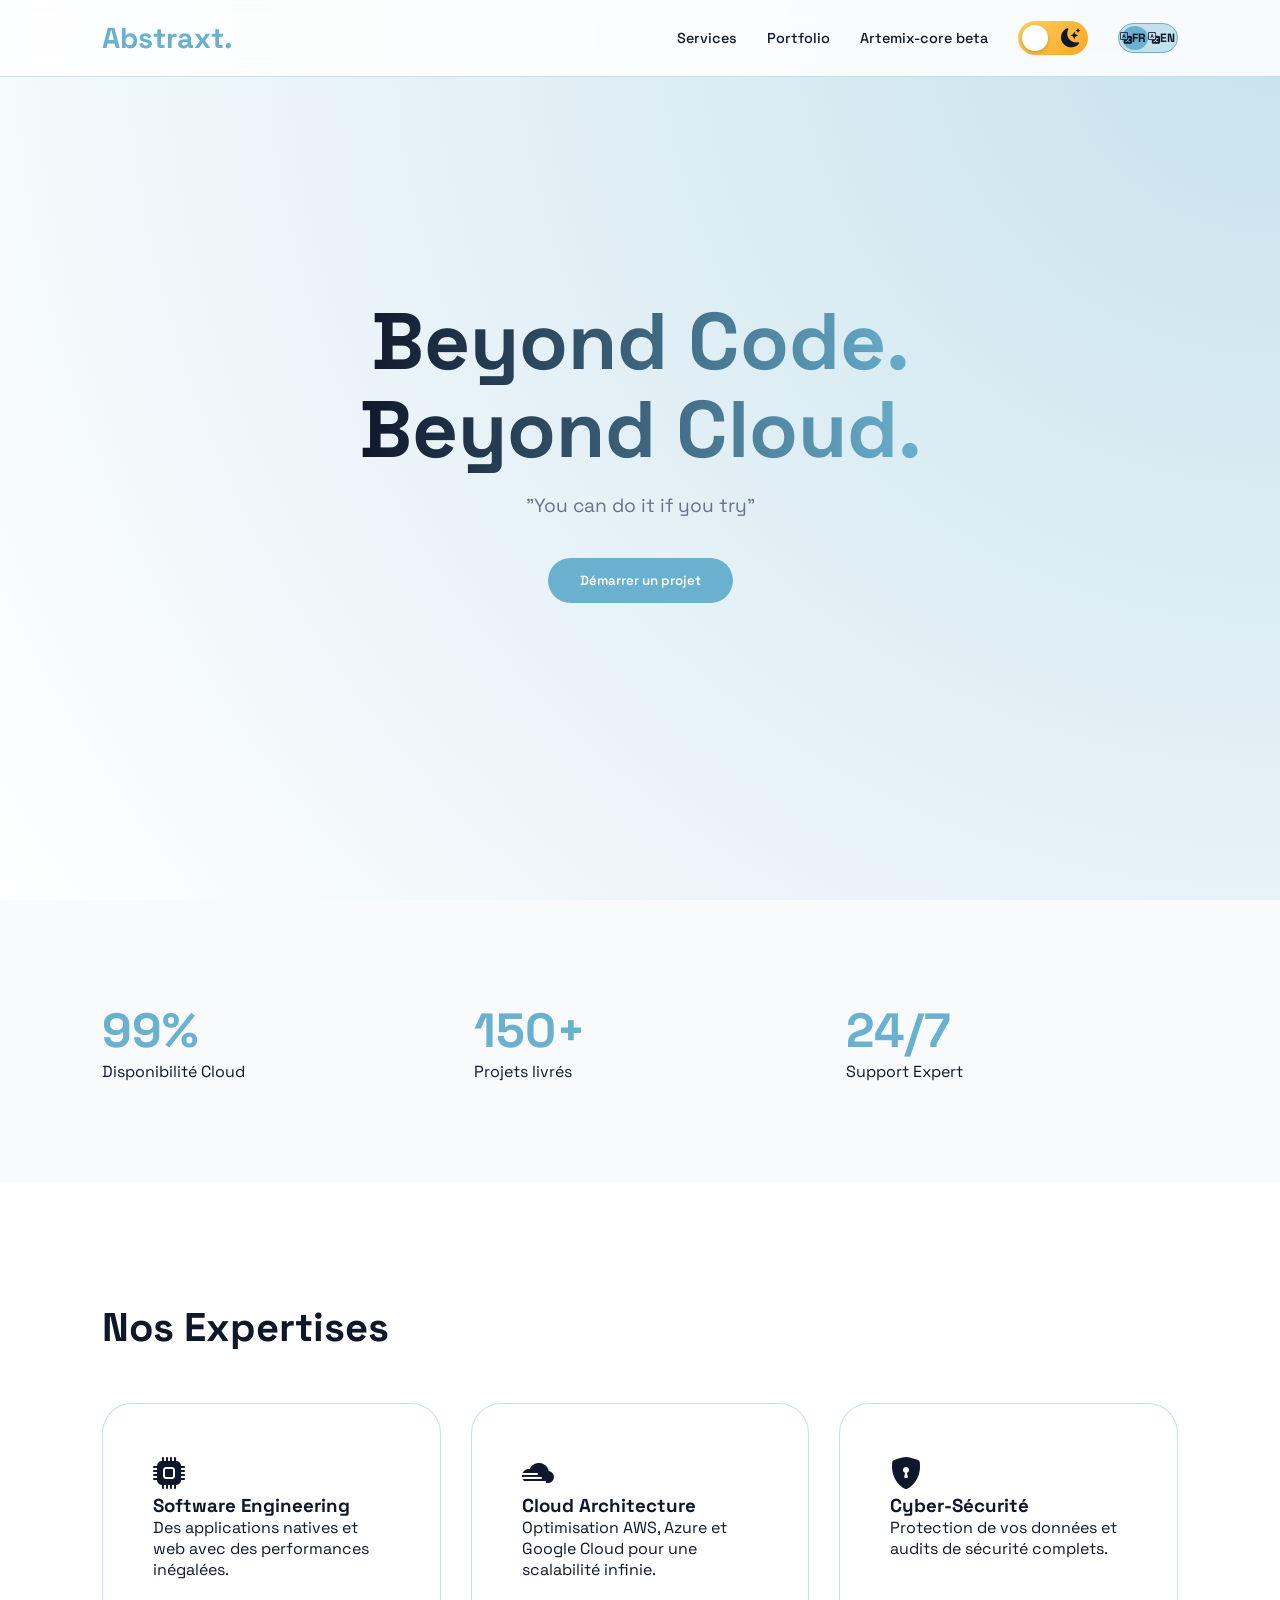
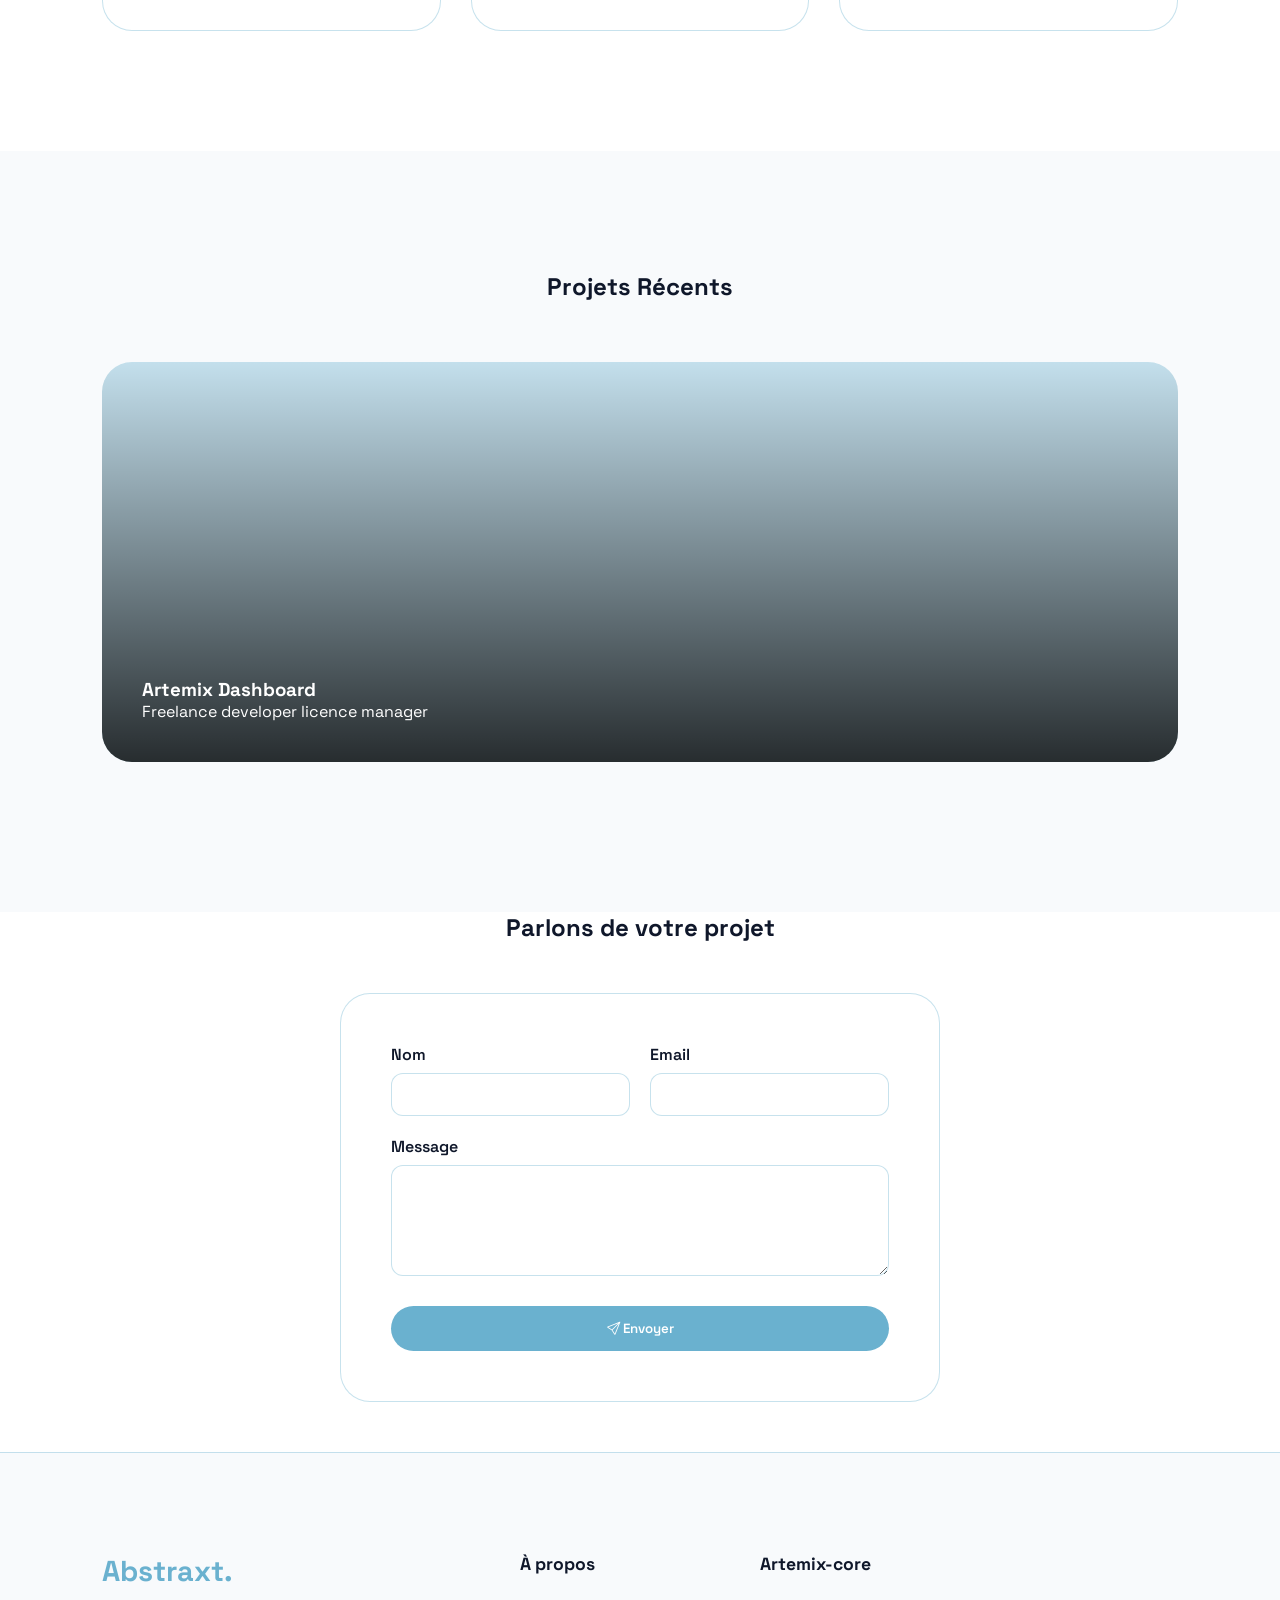
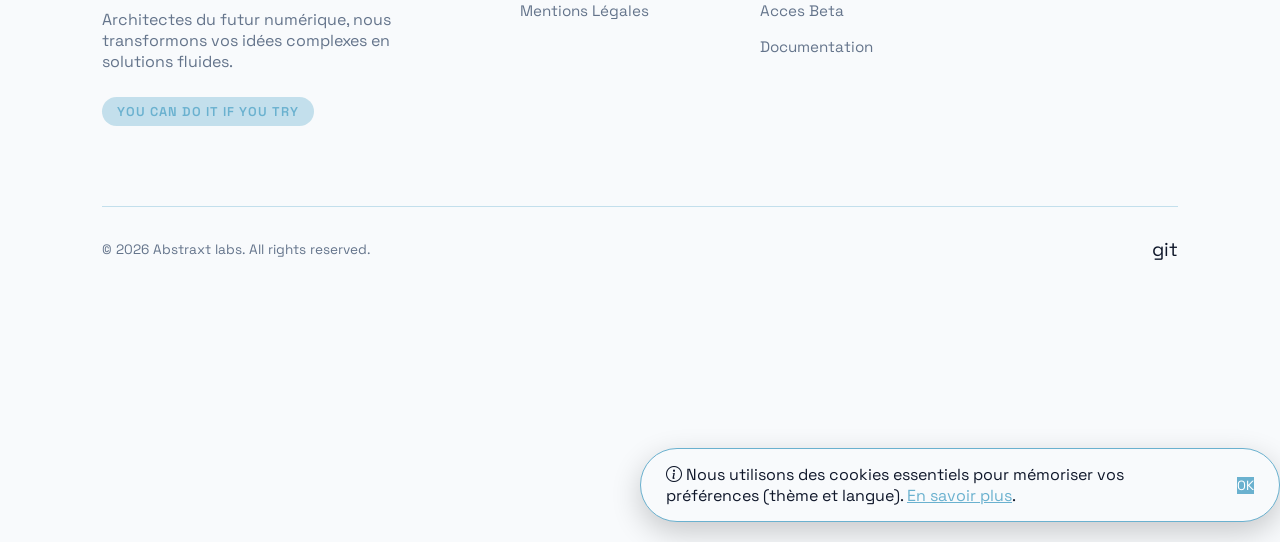
==== index.html @ 00183a73 "Legal update and language separation" ====
<!DOCTYPE html>
<html lang="fr">
<head>
    <meta charset="UTF-8">
    <meta name="viewport" content="width=device-width, initial-scale=1.0">
    <meta name="description" content="Abstraxt : Solutions sur mesure en développement logiciel, architecture Cloud et consulting informatique. Innovez avec expertise. 'You can do it if you try'.">
    <meta name="keywords" content="développement logiciel, cloud computing, consulting informatique, Abstraxt, SaaS, cybersécurité">
    <meta name="author" content="Abstraxt">
    <meta name="robots" content="index, follow">
    <meta name="theme-color" content="#6ab1cf">
    <meta property="og:type" content="website">
    <meta property="og:url" content="https://www.artemix-core.fr/"> <meta property="og:title" content="Abstraxt | Au-delà du Code, Au-delà du Cloud">
    <meta property="og:description" content="Découvrez nos services d'ingénierie logicielle et d'infrastructure cloud haute performance.">
    <meta property="og:image" content="https://www.artemix-core.fr/assets/banner.jpg">
    <meta property="twitter:card" content="summary_large_image">
    <meta property="twitter:url" content="https://www.artemix-core.fr/">
    <meta property="twitter:title" content="Abstraxt | Tech Solutions">
    <meta property="twitter:description" content="Architectes du futur numérique. Solutions Cloud & Logiciel.">
    <meta property="twitter:image" content="https://www.artemix-core.fr/assets/banner.jpg">
    <title>Abstraxt | Creative Tech Solutions</title>
    <link rel="shortcut icon" href="static/assets/abstraxt.png" type="image/x-icon">
    <link rel="stylesheet" href="https://cdn.jsdelivr.net/npm/bootstrap-icons@1.11.3/font/bootstrap-icons.min.css">
    <link href="https://fonts.googleapis.com/css2?family=Space+Grotesk:wght@300;500;700&display=swap" rel="stylesheet">
    <link rel="stylesheet" href="static/css/index.css">
</head>
<body data-theme="light">

    <nav>
        <div class="logo">Abstraxt.</div>
        <div class="nav-links">
            <a href="#services" data-i18n="nav-services">Services</a>
            <a href="#work" data-i18n="nav-work">Portfolio</a>
            <a href="https://dev.artemix-core.fr/">Artemix-core beta</a>
            <div class="theme-switch-wrapper">
            <label class="theme-switch" for="checkbox">
                <input type="checkbox" id="checkbox" onclick="toggleTheme()" />
                <div class="slider">
                <span class="icon"><i class="bi bi-sun-fill"></i></span>
                <span class="icon"><i class="bi bi-moon-stars-fill"></i></span>
            </div>
            </label>
            </div>
            <div class="lang-switch-wrapper">
            <label class="lang-switch">
            <input type="checkbox" id="lang-checkbox" onclick="toggleLang()">
                <div class="lang-slider">
                    <span class="lang-label fr"><i class="bi bi-translate"></i>FR</span>
                    <span class="lang-label en"><i class="bi bi-translate"></i>EN</span>
                <div class="lang-knob"></div>
            </div>
            </label>
            </div>
        </div>
    </nav>

    <section class="hero">
        <h1 class="reveal" data-i18n="hero-title">Beyond Code.<br>Beyond Cloud.</h1>
        <p class="reveal" style="transition-delay: 0.2s;">"You can do it if you try"</p>
        <div class="cta-group reveal" style="transition-delay: 0.4s;">
            <button class="btn btn-primary" data-i18n="btn-start">Démarrer un projet</button>
        </div>
    </section>

    <section class="stats">
        <div class="stat-item reveal">
            <h2>99%</h2>
            <p data-i18n="stat-1">Disponibilité Cloud</p>
        </div>
        <div class="stat-item reveal" style="transition-delay: 0.2s;">
            <h2>150+</h2>
            <p data-i18n="stat-2">Projets livrés</p>
        </div>
        <div class="stat-item reveal" style="transition-delay: 0.4s;">
            <h2>24/7</h2>
            <p data-i18n="stat-3">Support Expert</p>
        </div>
    </section>

    <section id="services" class="section-padding">
        <h2 class="reveal" style="font-size: 2.5rem; margin-bottom: 50px;" data-i18n="serv-head">Nos Expertises</h2>
        <div class="grid-3">
            <div class="feature-card reveal">
                <span style="font-size: 2rem;"><i class="bi bi-cpu-fill"></i></span>
                <h3 data-i18n="s1-t">Software Engineering</h3>
                <p data-i18n="s1-d">Des applications natives et web avec des performances inégalées.</p>
            </div>
            <div class="feature-card reveal" style="transition-delay: 0.2s;">
                <span style="font-size: 2rem;"><i class="bi bi-cloud-fog2-fill"></i></span>
                <h3 data-i18n="s2-t">Cloud Architecture</h3>
                <p data-i18n="s2-d">Optimisation AWS, Azure et Google Cloud pour une scalabilité infinie.</p>
            </div>
            <div class="feature-card reveal" style="transition-delay: 0.4s;">
                <span style="font-size: 2rem;"><i class="bi bi-shield-lock-fill"></i></span>
                <h3 data-i18n="s3-t">Cyber-Sécurité</h3>
                <p data-i18n="s3-d">Protection de vos données et audits de sécurité complets.</p>
            </div>
        </div>
    </section>

    <section id="work" class="section-padding" style="background: var(--card-bg);">
        <h2 class="reveal" style="text-align: center; margin-bottom: 60px;" data-i18n="work-head">Projets Récents</h2>
        <div class="portfolio-item reveal">
            <div style="padding: 40px; position: absolute; bottom: 0; color: white; z-index: 2;">
                <h3>Artemix Dashboard</h3>
                <p>Freelance developer licence manager</p>
            </div>
            <div style="position: absolute; inset:0; background: linear-gradient(transparent, rgba(0,0,0,0.8));"></div>
        </div>
    </section>
        <div class="container">
        <h2 class="reveal" style="text-align: center; margin-bottom: 50px;" data-i18n="contact-title">Parlons de votre projet</h2>
    <section>
        <div class="feature-card reveal" style="max-width: 600px; margin: 0 auto;">
            <form action="https://formspree.io/f/mbdaqebo" method="POST" id="contact-form">
                <div style="display: grid; grid-template-columns: 1fr 1fr; gap: 20px; margin-bottom: 20px;">
                    <div class="input-group">
                        <label style="display: block; margin-bottom: 8px; font-weight: 600;" data-i18n="form-name">Nom</label>
                        <input type="text" name="name" required style="width: 100%; padding: 12px; border-radius: 12px; border: 1px solid var(--accent-soft); background: var(--bg); color: var(--text-main);">
                    </div>
                    <div class="input-group">
                        <label style="display: block; margin-bottom: 8px; font-weight: 600;">Email</label>
                        <input type="email" name="_replyto" required style="width: 100%; padding: 12px; border-radius: 12px; border: 1px solid var(--accent-soft); background: var(--bg); color: var(--text-main);">
                    </div>
                </div>
                
                <div style="margin-bottom: 25px;">
                    <label style="display: block; margin-bottom: 8px; font-weight: 600;" data-i18n="form-msg">Message</label>
                    <textarea name="message" rows="5" required style="width: 100%; padding: 12px; border-radius: 12px; border: 1px solid var(--accent-soft); background: var(--bg); color: var(--text-main); resize: vertical;"></textarea>
                </div>

                <button type="submit" class="btn btn-primary" style="width: 100%;">
                    <i class="bi bi-send"></i> <span data-i18n="form-btn">Envoyer</span>
                </button>
            </form>
            <div id="form-status" style="margin-top: 15px; text-align: center; display: none;"></div>
        </div>
    </div>
    </section>
    <footer class="reveal">
    <div class="footer-container">
        <div class="footer-brand">
            <span class="logo">Abstraxt.</span>
            <p data-i18n="footer-desc">Architectes du futur numérique, nous transformons vos idées complexes en solutions fluides.</p>
            <span class="slogan-badge">YOU CAN DO IT IF YOU TRY</span>
        </div>

        <div class="footer-col">
            <h4 data-i18n="f-col1-title">À propos</h4>
            <ul>
                <!--li><a href="#" data-i18n="f-l1">CGU</a></li-->
                <li><a href="/legal.html" data-i18n="f-l2">Mentions Légales</a></li>
                <!--li><a href="#" data-i18n="f-l4">Infrastructure</a></li-->
            </ul>
        </div>

        <!--div class="footer-col">
            <h4 data-i18n="f-col2-title">Entreprise</h4>
            <ul>
                <li><a href="#" data-i18n="f-l5">À propos</a></li>
                <li><a href="#" data-i18n="f-l6">Études de cas</a></li>
                <li><a href="#" data-i18n="f-l7">Carrières</a></li>
                <li><a href="#" data-i18n="f-l8">Contact</a></li>
            </ul>
        </div-->

        <div class="footer-col">
            <h4 data-i18n="f-col3-title">Artemix-core</h4>
            <ul>
                <li><a href="https://dev.artemix-core.fr/" data-i18n="f-l9">Acces Beta</a></li>
                <li><a href="https://dev.artemix-core.fr/wiki" data-i18n="f-l10">Documentation</a></li>
                <!--li><a href="#" data-i18n="f-l10">Blog Tech</a></li-->
                <!--li><a href="#" data-i18n="f-l12">Sécurité</a></li-->
            </ul>
        </div>
    </div>

    <div class="footer-bottom">
        <p>&copy; 2026 Abstraxt labs. All rights reserved.</p>
        <div class="social-links">
            <!--a href="#">𝕏</a-->
            <!--a href="#">in</a-->
            <a href="https://github.com/abstraxtlab">git</a>
        </div>
    </div>
    <section id="contact" class="section-padding">
    <div id="cookie-banner" class="cookie-banner reveal">
    <p>
        <i class="bi bi-info-circle"></i> 
        <span data-i18n="cookie-text">Nous utilisons des cookies essentiels pour mémoriser vos préférences (thème et langue).</span>
        <a href="#cgu" style="color: var(--accent);">En savoir plus</a>.
    </p>
    <button onclick="acceptCookies()" class="btn-tool" style="background: var(--accent); color: white; border: none;">OK</button>
    </div>
</section>
    <script src="back.js" type="module"></script>
</body>
</html>
---- static/css/index.css ----
:root {
            --accent: #6ab1cf;
            --accent-soft: rgba(106, 177, 207, 0.376); /*0.15 de a*/
            --bg: #ffffff;
            --card-bg: #f8fafc;
            --text-main: #0f172a;
            --text-sub: #64748b;
            --nav-bg: rgba(255, 255, 255, 0.85);
            --glass: rgba(255, 255, 255, 0.7);
        }

        [data-theme="dark"] {
            --bg: #020617;
            --card-bg: #0f172a;
            --text-main: #f1f5f9;
            --text-sub: #94a3b8;
            --nav-bg: rgba(2, 6, 23, 0.85);
            --glass: rgba(30, 41, 59, 0.7);
        }

        * {
            box-sizing: border-box;
            margin: 0;
            padding: 0;
            font-family: 'Space Grotesk', sans-serif;
        }

        body {
            background-color: var(--bg);
            color: var(--text-main);
            overflow-x: hidden;
            transition: background 0.5s ease;
        }

        /* --- Animations Affinity Style --- */
        .reveal {
            opacity: 0;
            transform: translateY(30px);
            transition: all 0.8s cubic-bezier(0.2, 1, 0.3, 1);
        }

        .reveal.active {
            opacity: 1;
            transform: translateY(0);
        }

        /* --- Navigation --- */
        nav {
            position: fixed;
            top: 0; width: 100%;
            display: flex; justify-content: space-between; align-items: center;
            padding: 20px 8%;
            background: var(--nav-bg);
            backdrop-filter: blur(12px);
            z-index: 1000;
            border-bottom: 1px solid var(--accent-soft);
        }

        .logo { font-size: 1.8rem; font-weight: 700; color: var(--accent); }
        .nav-links { display: flex; gap: 30px; align-items: center; }
        .nav-links a { text-decoration: none; color: var(--text-main); font-weight: 500; font-size: 0.9rem; }

        /* --- Toggle Switch Premium --- */
    .theme-switch-wrapper {
    display: flex;
    align-items: center;
}

.theme-switch {
    display: inline-block;
    height: 34px;
    position: relative;
    width: 70px;
}

.theme-switch input {
    display: none;
}

.slider {
    background: linear-gradient(135deg, #ffcf5f, #f9a825); /* Dégradé Soleil */
    bottom: 0;
    cursor: pointer;
    left: 0;
    position: absolute;
    right: 0;
    top: 0;
    transition: .4s cubic-bezier(0.4, 0, 0.2, 1);
    border-radius: 34px;
    display: flex;
    align-items: center;
    justify-content: space-between;
    padding: 0 8px;
    font-size: 1.2rem;
}

.slider:before {
    background-color: #fff;
    bottom: 4px;
    content: "";
    height: 26px;
    left: 4px;
    position: absolute;
    transition: .4s cubic-bezier(0.4, 0, 0.2, 1);
    width: 26px;
    border-radius: 50%;
    z-index: 2;
    box-shadow: 0 2px 5px rgba(0,0,0,0.2);
}
.lang-switch-wrapper {
    display: flex;
    align-items: center;
}

.lang-switch {
    position: relative;
    display: inline-block;
    width: 60px;
    height: 30px;
    cursor: pointer;
}

.lang-switch input { display: none; }

.lang-slider {
    position: absolute;
    top: 0; left: 0; right: 0; bottom: 0;
    background-color: var(--accent-soft);
    border: 1px solid var(--accent);
    border-radius: 30px;
    display: flex;
    justify-content: space-around;
    align-items: center;
    transition: 0.4s;
}

.lang-label {
    font-size: 0.75rem;
    font-weight: 700;
    color: var(--text-main);
    z-index: 1;
}

.lang-knob {
    position: absolute;
    height: 24px;
    width: 26px;
    left: 3px;
    background-color: var(--accent);
    border-radius: 50%;
    transition: 0.4s cubic-bezier(0.4, 0, 0.2, 1);
}

/* Animation du glissement */
#lang-checkbox:checked + .lang-slider .lang-knob {
    transform: translateX(28px);
}
        /* État Dark Mode */
        input:checked + .slider {
            background: linear-gradient(135deg, #2b32b2, #1488cc);
        }

        input:checked + .slider:before {
            transform: translateX(36px);
        } 

        .slider .icon {
            z-index: 1;
            pointer-events: none;
        }
        /* --- Hero Section --- */
        .hero {
            height: 100vh;
            display: flex; flex-direction: column; justify-content: center; align-items: center;
            text-align: center;
            background: radial-gradient(circle at top right, var(--accent-soft), transparent);
            padding: 0 20px;
        }

        .hero h1 {
            font-size: clamp(2.5rem, 8vw, 5rem); 
            line-height: 1.1; 
            margin-bottom: 20px;
            background: linear-gradient(90deg, var(--text-main), var(--accent));
            background-clip: text;
            -webkit-background-clip: text;
            -webkit-text-fill-color: transparent;
        }

        .hero p { font-size: 1.2rem; color: var(--text-sub); max-width: 600px; margin-bottom: 40px; }

        .cta-group { display: flex; gap: 15px; }
        .btn {
            padding: 14px 32px; border-radius: 50px; border: none;
            font-weight: 600; cursor: pointer; transition: 0.3s;
        }
        .btn-primary { background: var(--accent); color: white; }
        .btn-primary:hover { transform: scale(1.05); box-shadow: 0 10px 20px var(--accent-soft); }

        /* --- Stats Section --- */
        .stats {
            display: grid; grid-template-columns: repeat(auto-fit, minmax(200px, 1fr));
            gap: 40px; padding: 100px 8%; background: var(--card-bg);
        }
        .stat-item h2 { font-size: 3rem; color: var(--accent); }

        /* --- Services Grid --- */
        .section-padding { padding: 120px 8%; }
        .grid-3 { display: grid; grid-template-columns: repeat(auto-fit, minmax(300px, 1fr)); gap: 30px; }

        .feature-card {
            background: var(--glass);
            padding: 50px; border-radius: 30px;
            border: 1px solid var(--accent-soft);
            transition: 0.4s;
        }
        .feature-card:hover { border-color: var(--accent); background: var(--bg); }

        /* --- Portfolio Section --- */
        .portfolio-item {
            width: 100%; height: 400px; border-radius: 30px;
            background: var(--accent-soft); overflow: hidden;
            position: relative; margin-bottom: 30px;
        }
        .portfolio-img { width: 100%; height: 100%; object-fit: cover; opacity: 0.6; }

        /* --- Footer --- */
    footer {
        background: var(--card-bg); 
        color: var(--text-main);
        padding: 100px 8% 40px;
        border-top: 1px solid var(--accent-soft);
        margin-top: 50px;
    }

    .footer-container {
        max-width: 1200px;
        margin: 0 auto;
        display: grid;
        grid-template-columns: 2fr 1fr 1fr 1fr; 
        gap: 60px;
    }

    .footer-brand .logo {
        margin-bottom: 20px;
        display: block;
    }

    .footer-brand p {
        color: var(--text-sub);
        font-size: 1rem;
        max-width: 300px;
        margin-bottom: 25px;
    }

    .slogan-badge {
        display: inline-block;
        padding: 6px 15px;
        background: var(--accent-soft);
        color: var(--accent);
        border-radius: 20px;
        font-size: 0.8rem;
        font-weight: 600;
        letter-spacing: 1px;
    }

    .footer-col h4 {
        font-size: 1.1rem;
        font-weight: 700;
        margin-bottom: 25px;
        position: relative;
    }

    .footer-col ul {
        list-style: none;
        padding: 0;
    }

    .footer-col ul li {
        margin-bottom: 15px;
    }

    .footer-col ul li a {
        text-decoration: none;
        color: var(--text-sub);
        font-size: 0.95rem;
        transition: var(--transition);
        display: inline-block;
    }

    .footer-col ul li a:hover {
        color: var(--accent);
        transform: translateX(5px); 
    }

    .footer-bottom {
        margin-top: 80px;
        padding-top: 30px;
        border-top: 1px solid var(--accent-soft);
        display: flex;
        justify-content: space-between;
        align-items: center;
        flex-wrap: wrap;
        gap: 20px;
    }

    .footer-bottom p {
        color: var(--text-sub);
        font-size: 0.85rem;
    }

    .social-links {
        display: flex;
        gap: 20px;
    }

    .social-links a {
        color: var(--text-main);
        text-decoration: none;
        font-size: 1.2rem;
        transition: var(--transition);
    }

    .social-links a:hover {
        color: var(--accent);
    }

    /* Responsive */
    @media (max-width: 992px) {
        .footer-container {
            grid-template-columns: 1fr 1fr;
        }
    }

    @media (max-width: 600px) {
        .footer-container {
            grid-template-columns: 1fr;
            gap: 40px;
        }
        .footer-bottom {
            flex-direction: column;
            text-align: center;
        }
    }
    .cookie-banner {
    position: fixed;
    bottom: 20px;
    left: 50%;
    transform: translateX(-50%) translateY(100px);
    background: var(--card-bg);
    border: 1px solid var(--accent);
    padding: 15px 25px;
    border-radius: 50px;
    display: flex;
    align-items: center;
    gap: 20px;
    z-index: 9999;
    box-shadow: 0 10px 30px rgba(0,0,0,0.2);
    transition: 0.5s cubic-bezier(0.2, 1, 0.3, 1);
}
.cookie-banner.show { transform: translateX(-50%) translateY(0); }
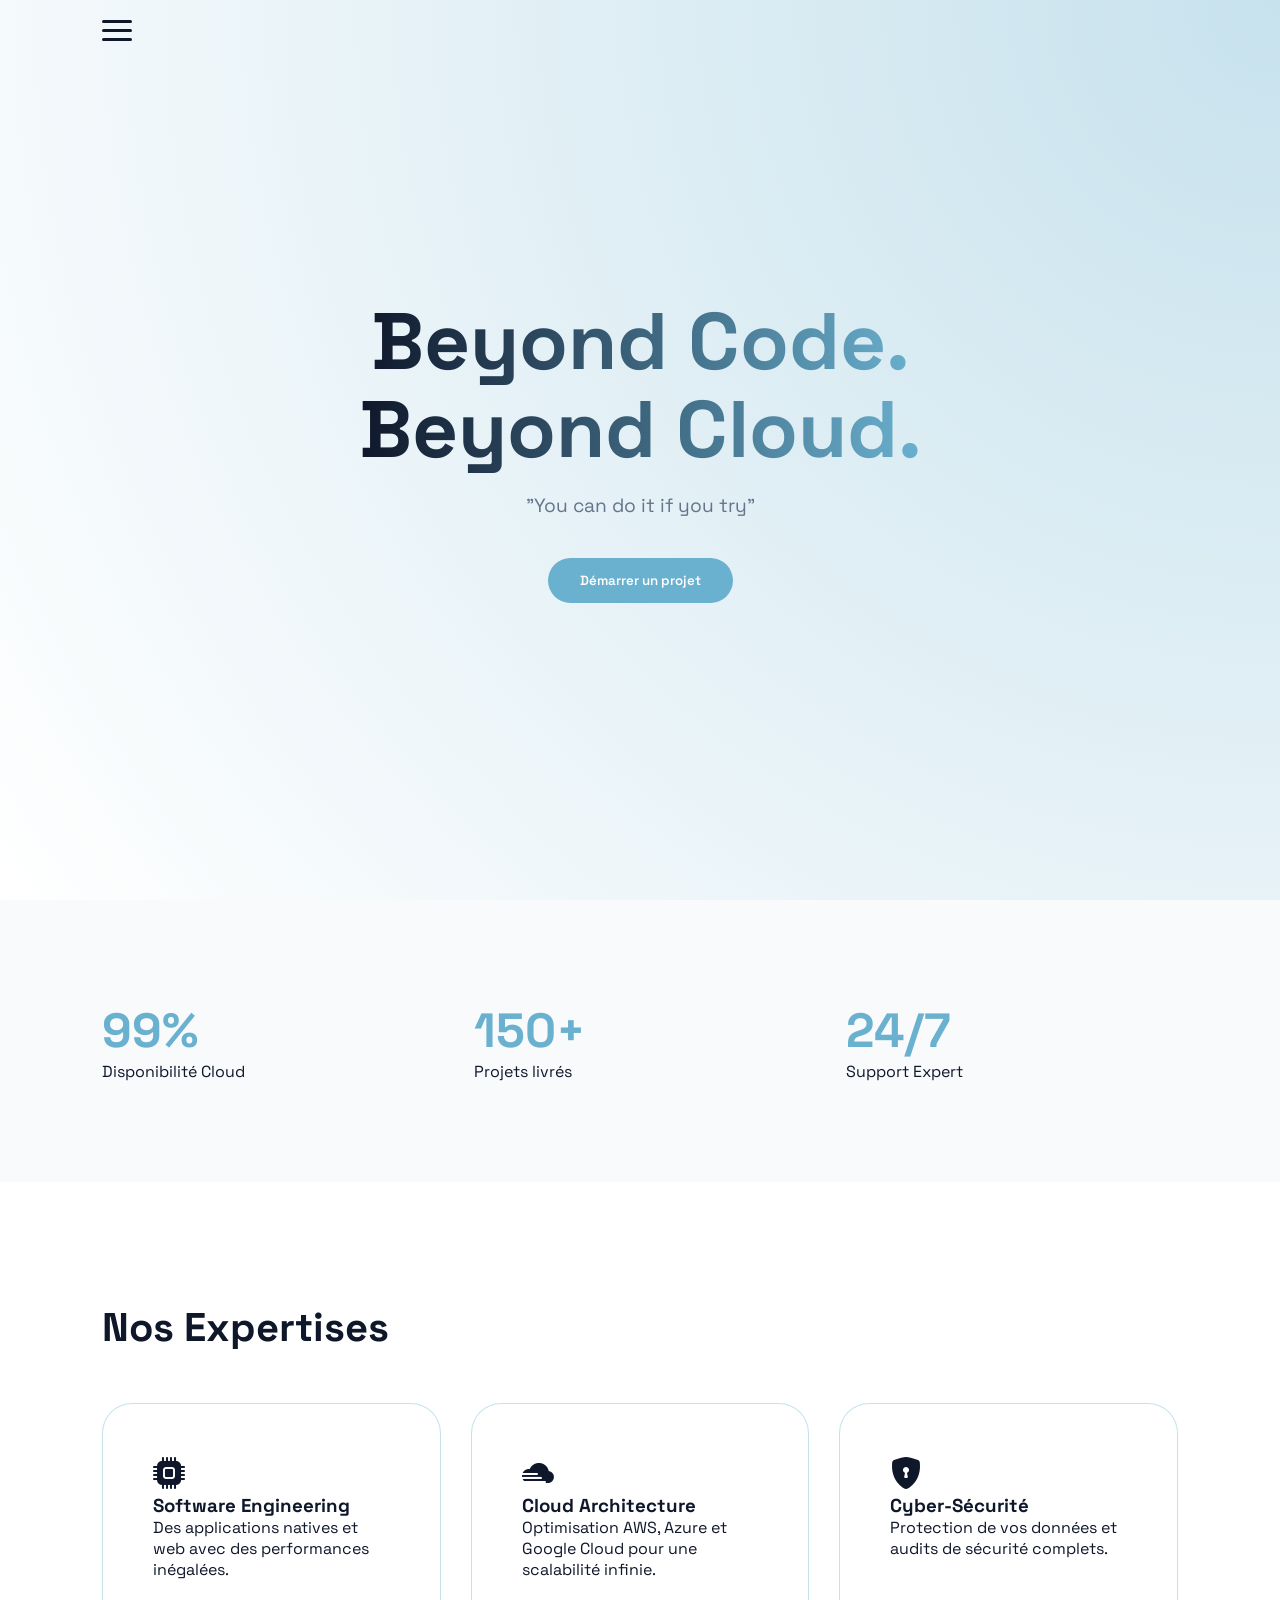
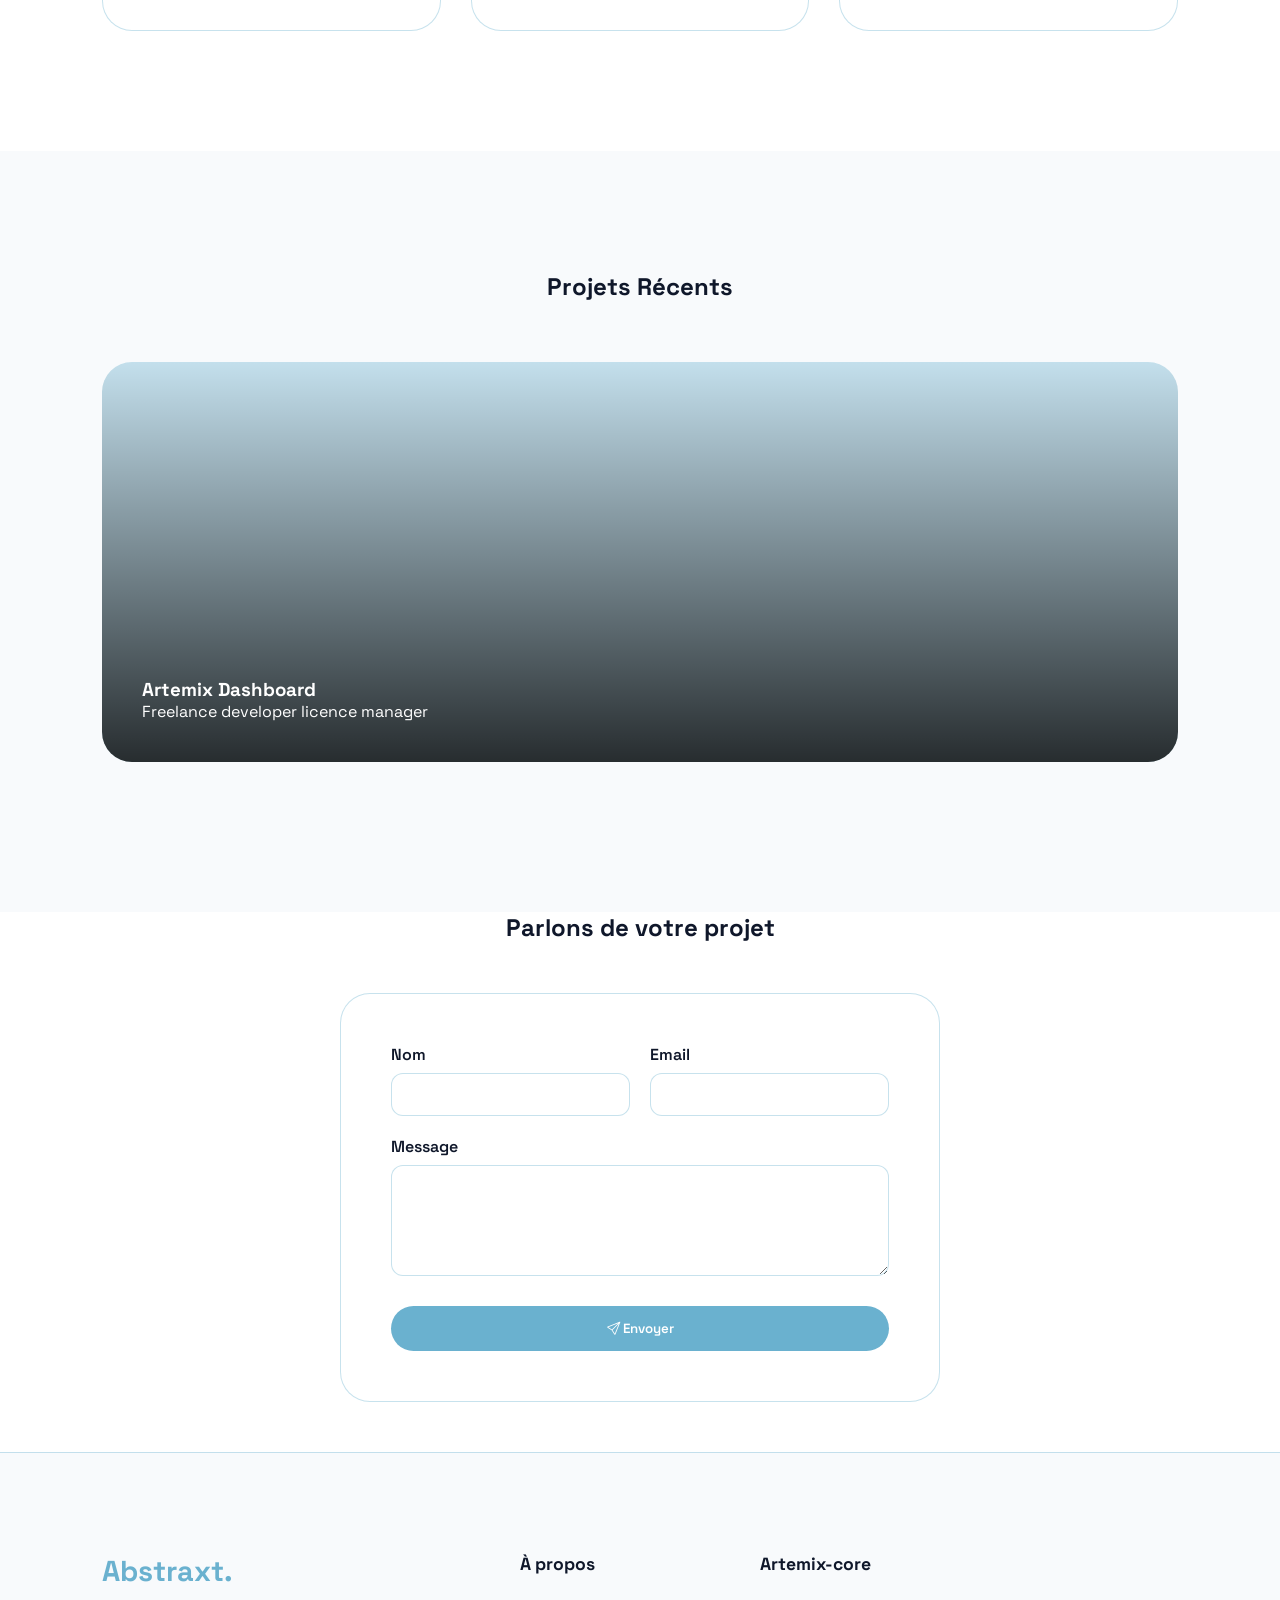
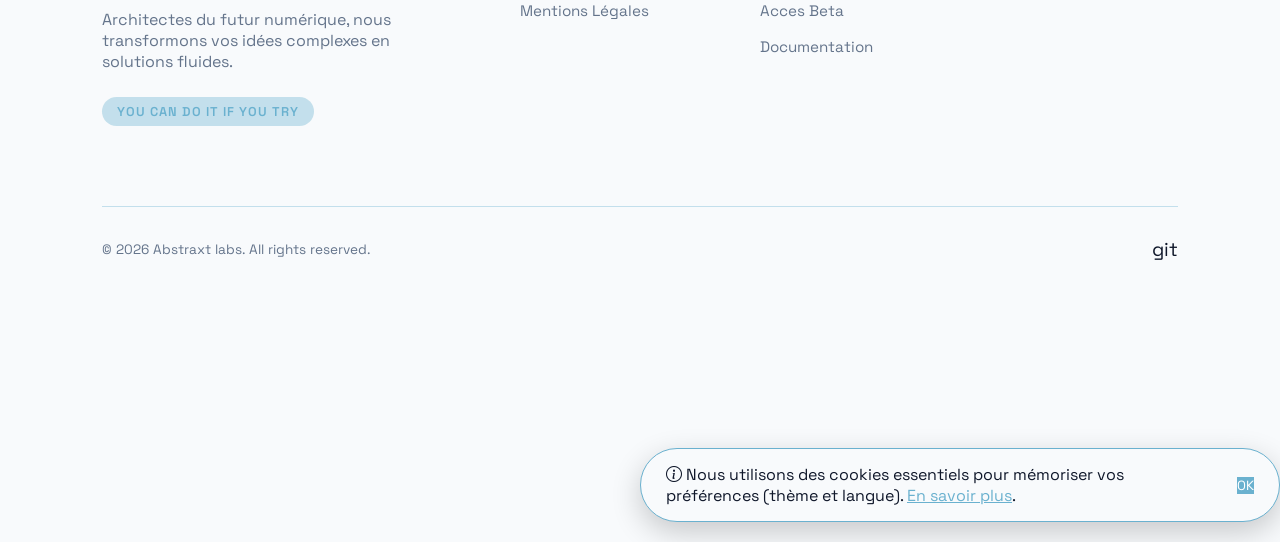
==== commit bc3627e9: "Change navbar style" ====
--- a/index.html
+++ b/index.html
@@ -25,40 +25,57 @@
 </head>
 <body data-theme="light">
 
-    <nav>
-        <div class="logo">Abstraxt.</div>
+<nav> 
+    
+    <button class="menu-toggle" id="menu-toggle" aria-label="Ouvrir le menu">
+        <span></span>
+        <span></span>
+        <span></span>
+    </button>
+
+    <div class="full-menu" id="full-menu">
         <div class="nav-links">
-            <a href="#services" data-i18n="nav-services">Services</a>
-            <a href="#work" data-i18n="nav-work">Portfolio</a>
+            <a href="/legal.html" data-i18n="nav-mention" onclick="toggleMenu()">Mention légale</a>
             <a href="https://dev.artemix-core.fr/">Artemix-core beta</a>
-            <div class="theme-switch-wrapper">
-            <label class="theme-switch" for="checkbox">
-                <input type="checkbox" id="checkbox" onclick="toggleTheme()" />
-                <div class="slider">
-                <span class="icon"><i class="bi bi-sun-fill"></i></span>
-                <span class="icon"><i class="bi bi-moon-stars-fill"></i></span>
-            </div>
-            </label>
-            </div>
-            <div class="lang-switch-wrapper">
-            <label class="lang-switch">
-            <input type="checkbox" id="lang-checkbox" onclick="toggleLang()">
-                <div class="lang-slider">
-                    <span class="lang-label fr"><i class="bi bi-translate"></i>FR</span>
-                    <span class="lang-label en"><i class="bi bi-translate"></i>EN</span>
-                <div class="lang-knob"></div>
-            </div>
-            </label>
-            </div>
-        </div>
-    </nav>
+            
+            <div class="menu-switches">
+                <div class="theme-switch-wrapper">
+                    <label class="theme-switch" for="checkbox">
+                        <input type="checkbox" id="checkbox" onclick="toggleTheme()" />
+                        <div class="slider">
+                            <span class="icon"><i class="bi bi-sun-fill"></i></span>
+                            <span class="icon"><i class="bi bi-moon-stars-fill"></i></span>
+                        </div>
+                    </label>
+                </div>
+                
+                <div class="lang-switch-wrapper">
+                    <label class="lang-switch">
+                        <input type="checkbox" id="lang-checkbox" onclick="toggleLang()">
+                        <div class="lang-slider">
+                            <span class="lang-label fr">FR</span>
+                            <span class="lang-label en">EN</span>
+                            <div class="lang-knob"></div>
+                        </div>
+                    </label>
+                </div>
+            </div>
+        </div>
+    </div>
+</nav>
 
     <section class="hero">
         <h1 class="reveal" data-i18n="hero-title">Beyond Code.<br>Beyond Cloud.</h1>
         <p class="reveal" style="transition-delay: 0.2s;">"You can do it if you try"</p>
         <div class="cta-group reveal" style="transition-delay: 0.4s;">
-            <button class="btn btn-primary" data-i18n="btn-start">Démarrer un projet</button>
-        </div>
+            <button class="btn btn-primary start-btn" data-i18n="btn-start">Démarrer un projet</button>
+        </div>
+        <script>
+            const btn = document.querySelector('.start-btn');
+            btn.addEventListener('click', () => {
+                window.location.href = "https://dev.artemix-core.fr/";
+            });
+        </script>
     </section>
 
     <section class="stats">
--- a/static/css/index.css
+++ b/static/css/index.css
@@ -50,10 +50,7 @@
             top: 0; width: 100%;
             display: flex; justify-content: space-between; align-items: center;
             padding: 20px 8%;
-            background: var(--nav-bg);
-            backdrop-filter: blur(12px);
             z-index: 1000;
-            border-bottom: 1px solid var(--accent-soft);
         }
 
         .logo { font-size: 1.8rem; font-weight: 700; color: var(--accent); }
@@ -358,4 +355,73 @@
     box-shadow: 0 10px 30px rgba(0,0,0,0.2);
     transition: 0.5s cubic-bezier(0.2, 1, 0.3, 1);
 }
-.cookie-banner.show { transform: translateX(-50%) translateY(0); }+.cookie-banner.show { transform: translateX(-50%) translateY(0); }
+/* --- Bouton Hamburger --- */
+.menu-toggle {
+    display: flex;
+    flex-direction: column;
+    justify-content: space-between;
+    width: 30px;
+    height: 21px;
+    background: none;
+    border: none;
+    cursor: pointer;
+    z-index: 2000;
+}
+
+.menu-toggle span {
+    width: 100%;
+    height: 3px;
+    background-color: var(--text-main);
+    border-radius: 10px;
+    transition: 0.4s cubic-bezier(0.4, 0, 0.2, 1);
+}
+
+/* Animation vers la croix (X) quand actif */
+.menu-toggle.active span:nth-child(1) {
+    transform: translateY(9px) rotate(45deg);
+}
+.menu-toggle.active span:nth-child(2) {
+    opacity: 0;
+}
+.menu-toggle.active span:nth-child(3) {
+    transform: translateY(-9px) rotate(-45deg);
+}
+
+/* --- Menu Full Screen --- */
+.full-menu {
+    position: fixed;
+    top: 0; right: 0;
+    width: 100%; height: 100vh;
+    background: var(--nav-bg);
+    backdrop-filter: blur(20px);
+    display: flex;
+    justify-content: center;
+    align-items: center;
+    transform: translateX(100%);
+    transition: 0.6s cubic-bezier(0.4, 0, 0.2, 1);
+    z-index: 1500;
+}
+
+.full-menu.active {
+    transform: translateX(0);
+}
+
+.full-menu .nav-links {
+    flex-direction: column;
+    gap: 40px;
+    text-align: center;
+}
+
+.full-menu .nav-links a {
+    font-size: 2rem;
+    font-weight: 700;
+    transition: 0.3s;
+}
+
+.menu-switches {
+    display: flex;
+    gap: 20px;
+    margin-top: 30px;
+    justify-content: center;
+}
